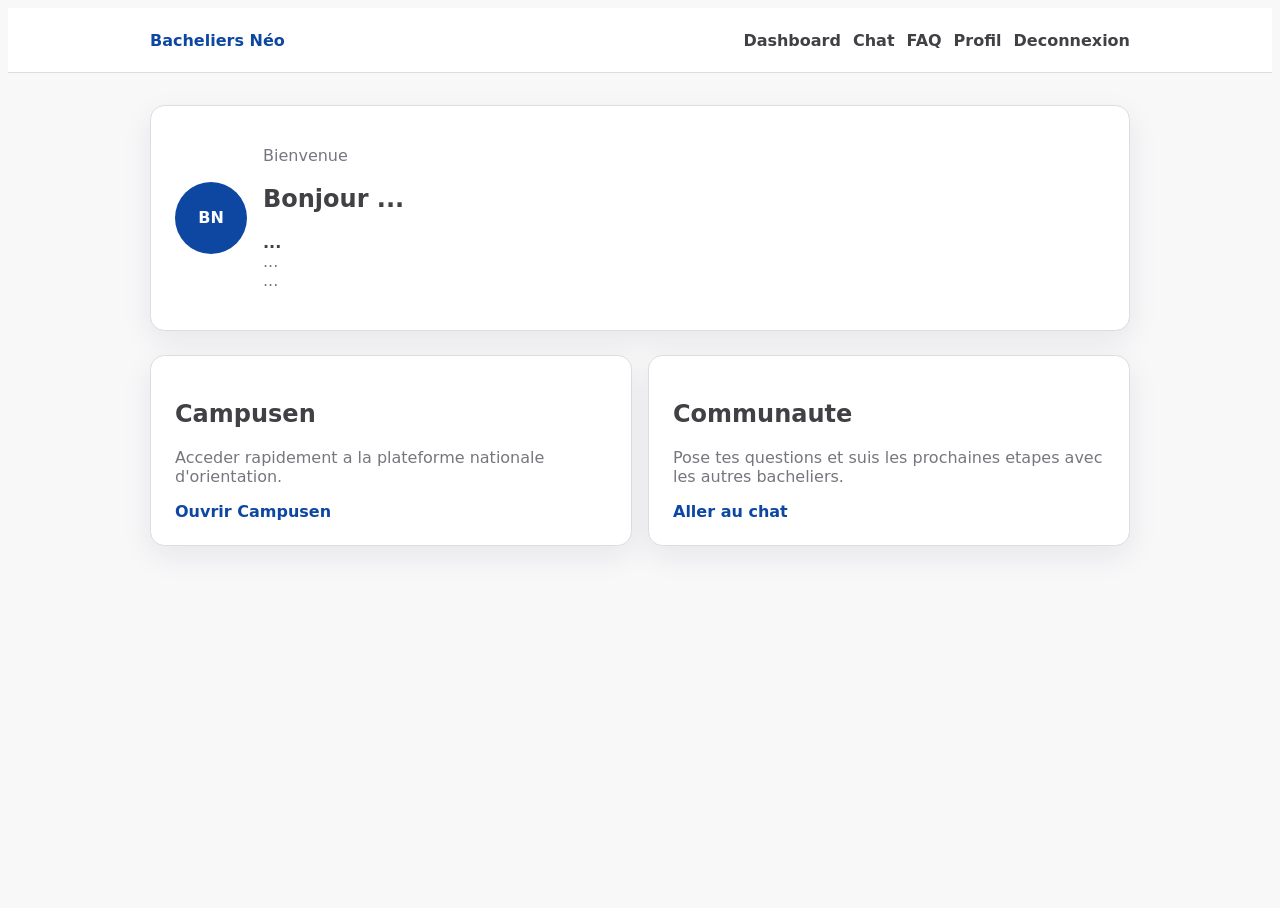
==== dashboard.html @ 9ce84cf7 "chore: initialisation bacheliers neo appli entreaide nouveau bacheliers)" ====
<!DOCTYPE html>
<html lang="fr">
  <head>
    <meta charset="UTF-8" />
    <meta name="viewport" content="width=device-width, initial-scale=1.0" />
    <title>Bacheliers Néo | Dashboard</title>
    <link href="https://cdn.jsdelivr.net/npm/bootstrap-icons@1.11.3/font/bootstrap-icons.min.css" rel="stylesheet" />
    <link rel="stylesheet" href="assets/css/variables.css" />
    <link rel="stylesheet" href="assets/css/style.css" />
    <link rel="stylesheet" href="assets/css/responsive.css" />
  </head>
  <body class="app-body">
    <div class="app-shell">
      <header class="site-header">
      <nav class="app-nav app-container">
        <a href="index.html" class="brand">Bacheliers Néo</a>
        <ul class="nav-links">
          <li><a href="dashboard.html">Dashboard</a></li>
          <li><a href="chat.html">Chat</a></li>
          <li><a href="faq.html">FAQ</a></li>
          <li><a href="profile.html">Profil</a></li>
          <li><button type="button" data-logout>Deconnexion</button></li>
        </ul>
      </nav>
    </header>

    <main class="app-main app-container">
      <section class="card dashboard-hero">
        <div>
          <img id="userPhoto" class="profile-photo" src="" alt="" hidden />
          <div id="userInitials" class="profile-initials" aria-hidden="true">BN</div>
        </div>
        <div>
          <p class="muted">Bienvenue</p>
          <h1>Bonjour <span id="welcomeName">...</span></h1>
          <p>
            <strong id="userName">...</strong><br />
            <span id="userEmail" class="muted">...</span><br />
            <span id="userRole" class="muted">...</span>
          </p>
        </div>
      </section>

      <section class="quick-actions">
        <article class="card">
          <h2>Campusen</h2>
          <p class="muted">Acceder rapidement a la plateforme nationale d'orientation.</p>
          <a class="action-link" href="https://orientation.campusen.sn" target="_blank" rel="noopener">Ouvrir Campusen</a>
        </article>
        <article class="card">
          <h2>Communaute</h2>
          <p class="muted">Pose tes questions et suis les prochaines etapes avec les autres bacheliers.</p>
          <a class="action-link" href="chat.html">Aller au chat</a>
        </article>
      </section>
    </main>
    </div>

    <script type="module" src="assets/js/pages/dashboard.js"></script>
  </body>
</html>
---- assets/css/variables.css ----
/* =========================================================
   Bacheliers Néo — Variables globales du projet
   assets/css/variables.css
   -> chargé EN PREMIER sur toutes les pages (avant style.css
      et responsive.css), car il ne contient que des tokens
      (couleurs, typo, radius, ombres) et aucune règle visuelle.
   ========================================================= */

:root {

  /* ---------------------------------------------------------
     1. PALETTE DE MARQUE
     Couleurs de base issues du kit UI (Primary / Secondary /
     Tertiary / Neutral). Chaque couleur de base correspond au
     palier 600 ; les autres paliers (50 à 900) sont dérivés
     par mélange (blanc pour les teintes claires, noir pour les
     teintes foncées) afin d'obtenir des variantes cohérentes
     pour les fonds, bordures, hover et textes.
     ⚠️ Si le kit Stitch exporte une rampe de teintes exacte,
     remplace simplement les valeurs ci-dessous par celles-ci.
     --------------------------------------------------------- */

  /* Primary — bleu (#0D47A1) */
  --color-primary-50:  #F3F6FA;
  --color-primary-100: #E7EDF6;
  --color-primary-200: #C2D1E8;
  --color-primary-300: #9EB5D9;
  --color-primary-400: #6E91C7;
  --color-primary-500: #3D6CB4;
  --color-primary-600: #0D47A1; /* couleur de base du kit */
  --color-primary-700: #0B3C89;
  --color-primary-800: #093271;
  --color-primary-900: #072759;

  /* Secondary — vert (#2E7D32) */
  --color-secondary-50:  #F5F8F5;
  --color-secondary-100: #EAF2EA;
  --color-secondary-200: #CBDECC;
  --color-secondary-300: #ABCBAD;
  --color-secondary-400: #82B184;
  --color-secondary-500: #58975B;
  --color-secondary-600: #2E7D32; /* couleur de base du kit */
  --color-secondary-700: #276A2A;
  --color-secondary-800: #205823;
  --color-secondary-900: #19451C;

  /* Tertiary — terracotta (#853100) */
  --color-tertiary-50:  #F9F5F2;
  --color-tertiary-100: #F3EAE6;
  --color-tertiary-200: #E0CCBF;
  --color-tertiary-300: #CEAD99;
  --color-tertiary-400: #B68366;
  --color-tertiary-500: #9D5A33;
  --color-tertiary-600: #853100; /* couleur de base du kit */
  --color-tertiary-700: #712A00;
  --color-tertiary-800: #5D2200;
  --color-tertiary-900: #491B00;

  /* Neutral — gris (#76777E) */
  --color-neutral-50:  #F8F8F9;
  --color-neutral-100: #F1F1F2;
  --color-neutral-200: #DDDDDF;
  --color-neutral-300: #C8C9CB;
  --color-neutral-400: #ADADB2;
  --color-neutral-500: #919298;
  --color-neutral-600: #76777E; /* couleur de base du kit */
  --color-neutral-700: #64656B;
  --color-neutral-800: #535358;
  --color-neutral-900: #414145;

  /* Couleurs d'état (utilisées pour les messages d'erreur/succès) */
  --color-danger: #C62828;
  --color-danger-bg: #FDECEA;
  --color-success: var(--color-secondary-700);
  --color-success-bg: var(--color-secondary-50);

  --color-white: #FFFFFF;
  --color-black: #000000;

  /* ---------------------------------------------------------
     2. TOKENS SÉMANTIQUES
     Ce sont ces variables-là que les fichiers de composants
     (style.css, chat.css, dashboard.css, etc.) doivent utiliser
     — jamais les --color-*-XXX directement — pour que toute
     l'app reste cohérente si la palette évolue un jour.
     --------------------------------------------------------- */

  /* Marque */
  --bn-blue:        var(--color-primary-600);
  --bn-blue-dark:   var(--color-primary-800);
  --bn-blue-light:  var(--color-primary-50);

  --bn-green:       var(--color-secondary-600);
  --bn-green-dark:  var(--color-secondary-800);
  --bn-green-light: var(--color-secondary-50);

  --bn-tertiary:       var(--color-tertiary-600);
  --bn-tertiary-dark:  var(--color-tertiary-800);
  --bn-tertiary-light: var(--color-tertiary-50);

  /* Fond / surfaces */
  --bn-bg:        var(--color-neutral-50);
  --bn-card-bg:   var(--color-white);
  --bn-input-bg:  var(--color-white);
  --bn-photo-bg:  var(--color-neutral-100);

  /* Texte */
  --bn-text:        var(--color-neutral-900);
  --bn-text-muted:  var(--color-neutral-600);
  --bn-text-subtle: var(--color-neutral-500);

  /* Bordures */
  --bn-border: var(--color-neutral-200);

  /* ---------------------------------------------------------
     3. TYPOGRAPHIE (police Inter, kit UI)
     --------------------------------------------------------- */

  --font-family-base: "Inter", "Segoe UI", system-ui, -apple-system, "Helvetica Neue", Arial, sans-serif;

  /* Échelle correspondant aux 3 rôles du kit : Headline / Body / Label */
  --font-size-headline: 1.75rem;   /* titres de page */
  --font-weight-headline: 700;

  --font-size-body: 1rem;          /* texte courant */
  --font-weight-body: 400;

  --font-size-label: 0.875rem;     /* labels de champs, boutons */
  --font-weight-label: 600;

  --font-size-caption: 0.78rem;    /* mentions légères, aide */
  --font-weight-caption: 500;

  --line-height-base: 1.45;

  /* ---------------------------------------------------------
     4. RADIUS / RAYONS DE BORDURE
     --------------------------------------------------------- */

  --radius-sm:   0.5rem;
  --radius-md:   0.9rem;   /* champs de formulaire */
  --radius-lg:   1.75rem;  /* cartes */
  --radius-pill: 50rem;    /* boutons arrondis */
  --radius-circle: 50%;

  /* rétro-compatibilité avec les noms utilisés dans style.css */
  --bn-radius-card:  var(--radius-lg);
  --bn-radius-input: var(--radius-md);

  /* ---------------------------------------------------------
     5. OMBRES
     --------------------------------------------------------- */

  --shadow-card: 0 10px 30px rgba(20, 30, 70, 0.08);
  --shadow-focus-primary: 0 0 0 0.2rem rgba(13, 71, 161, 0.12);

  /* ---------------------------------------------------------
     6. TRANSITIONS
     --------------------------------------------------------- */

  --transition-fast: 0.15s ease;
  --transition-tap: 0.05s ease;

  /* ---------------------------------------------------------
     7. ESPACEMENTS (échelle commune, optionnelle)
     --------------------------------------------------------- */

  --space-1: 0.25rem;
  --space-2: 0.5rem;
  --space-3: 0.75rem;
  --space-4: 1rem;
  --space-5: 1.5rem;
  --space-6: 2rem;
}
---- assets/css/style.css ----
/* =========================================================
   Bacheliers Néo — Styles pages d'authentification
   (register.html / login.html)
   assets/css/style.css

   Ordre de chargement attendu dans le <head> :
     1. variables.css   (tokens : couleurs, typo, radius...)
     2. style.css        (ce fichier — composants, mise en page)
     3. responsive.css   (surcharges par breakpoint)

   Ce fichier ne définit AUCUNE couleur/valeur en dur : tout
   passe par les variables de assets/css/variables.css.
   ========================================================= */

* {
  -webkit-tap-highlight-color: transparent;
}

html, body {
  height: 100%;
}

body {
  background-color: var(--bn-bg);
  color: var(--bn-text);
  font-family: var(--font-family-base);
  font-size: var(--font-size-body);
  font-weight: var(--font-weight-body);
  min-height: 100vh;
  display: flex;
  align-items: center;
  justify-content: center;
  padding: var(--space-5) var(--space-4);
}

/* -------------------- Carte principale -------------------- */

.auth-card {
  width: 100%;
  max-width: 400px;
  background: var(--bn-card-bg);
  border-radius: var(--bn-radius-card);
  box-shadow: var(--shadow-card);
  padding: 2.25rem 1.75rem 2rem;
}

/* -------------------- En-tête / branding -------------------- */

.auth-icon {
  width: 72px;
  height: 72px;
  border-radius: var(--radius-circle);
  background-color: var(--bn-blue);
  color: var(--color-white);
  display: flex;
  align-items: center;
  justify-content: center;
  font-size: 1.9rem;
  margin: 0 auto 1rem;
}

.auth-brand {
  color: var(--bn-blue);
  font-weight: var(--font-weight-headline);
  font-size: var(--font-size-headline);
  text-align: center;
  margin-bottom: 0.4rem;
}

.auth-subtitle {
  color: var(--bn-text-muted);
  text-align: center;
  font-size: var(--font-size-body);
  line-height: var(--line-height-base);
  margin-bottom: var(--space-5);
}

/* -------------------- Upload photo (register) -------------------- */

.photo-upload {
  width: 96px;
  height: 96px;
  margin: 0 auto var(--space-5);
  display: flex;
  flex-direction: column;
  align-items: center;
  justify-content: center;
  gap: var(--space-1);
}

.photo-upload-circle {
  width: 96px;
  height: 96px;
  border-radius: var(--radius-circle);
  background-color: var(--bn-photo-bg);
  border: none;
  display: flex;
  align-items: center;
  justify-content: center;
  color: var(--bn-text-muted);
  font-size: 1.5rem;
  cursor: pointer;
  overflow: hidden;
  padding: 0;
  transition: background-color var(--transition-fast);
  position: relative;
}

.photo-upload-circle:hover,
.photo-upload-circle:focus-visible {
  background-color: var(--color-neutral-200);
}

.photo-upload-circle img {
  width: 100%;
  height: 100%;
  object-fit: cover;
  border-radius: var(--radius-circle);
}

.photo-upload-label {
  font-size: var(--font-size-caption);
  color: var(--bn-text-muted);
  font-weight: var(--font-weight-caption);
}

.photo-upload input[type="file"] {
  display: none;
}

/* -------------------- Champs de formulaire -------------------- */

.form-label {
  font-weight: var(--font-weight-label);
  font-size: var(--font-size-label);
  color: var(--bn-text);
  margin-bottom: 0.4rem;
}

.form-control {
  border: 1px solid var(--bn-border);
  border-radius: var(--bn-radius-input);
  background-color: var(--bn-input-bg);
  padding: 0.75rem 1rem;
  font-size: 0.95rem;
  color: var(--bn-text);
}

.form-control::placeholder {
  color: var(--color-neutral-400);
}

.form-control:focus {
  border-color: var(--bn-blue);
  box-shadow: var(--shadow-focus-primary);
}

.password-field {
  position: relative;
}

.password-field .form-control {
  padding-right: 2.75rem;
}

.password-toggle {
  position: absolute;
  top: 0;
  right: 0;
  height: 100%;
  width: 2.75rem;
  border: none;
  background: transparent;
  color: var(--bn-text-muted);
  display: flex;
  align-items: center;
  justify-content: center;
  font-size: 1.05rem;
  padding: 0;
}

.password-toggle:focus-visible {
  outline: 2px solid var(--bn-blue);
  outline-offset: 2px;
  border-radius: var(--radius-sm);
}

.field-forgot {
  display: flex;
  justify-content: flex-end;
  margin-top: 0.4rem;
}

.field-forgot a {
  font-size: 0.82rem;
  color: var(--bn-blue);
  text-decoration: none;
  font-weight: var(--font-weight-label);
}

.field-forgot a:hover {
  text-decoration: underline;
}

/* -------------------- Bouton principal -------------------- */

.btn-auth {
  width: 100%;
  border: none;
  border-radius: var(--radius-pill);
  padding: 0.85rem 1rem;
  font-weight: 700;
  font-size: 1rem;
  color: var(--color-white);
  background-color: var(--bn-green);
  transition: background-color var(--transition-fast), transform var(--transition-tap);
}

.btn-auth:hover {
  background-color: var(--bn-green-dark);
  color: var(--color-white);
}

.btn-auth:active {
  transform: scale(0.99);
}

.btn-auth:disabled {
  opacity: 0.65;
}

/* -------------------- Bas de carte -------------------- */

.auth-switch {
  text-align: center;
  font-size: 0.92rem;
  color: var(--bn-text);
  margin-top: 1.35rem;
}

.auth-switch a {
  color: var(--bn-blue);
  font-weight: 700;
  text-decoration: none;
}

.auth-switch a:hover {
  text-decoration: underline;
}

.auth-terms {
  text-align: center;
  font-size: var(--font-size-caption);
  color: var(--color-neutral-500);
  margin-top: var(--space-4);
  line-height: 1.5;
}

.auth-terms a {
  color: var(--color-neutral-500);
  text-decoration: underline;
}

/* -------------------- Messages d'erreur / feedback -------------------- */

.auth-alert {
  display: none;
  font-size: 0.85rem;
  border-radius: var(--radius-md);
  padding: 0.65rem 0.9rem;
  margin-bottom: var(--space-4);
}

.auth-alert.is-visible {
  display: block;
}

/* -------------------- Pages connectees -------------------- */

body.app-body {
  display: block;
  padding: 0;
}

.app-shell {
  min-height: 100vh;
}

.site-header {
  background: var(--bn-card-bg);
  border-bottom: 1px solid var(--bn-border);
}

.app-container {
  width: min(100% - 2rem, 980px);
  margin: 0 auto;
}

.app-nav {
  min-height: 64px;
  display: flex;
  align-items: center;
  justify-content: space-between;
  gap: var(--space-4);
}

.brand {
  color: var(--bn-blue);
  font-weight: 800;
  text-decoration: none;
}

.nav-links {
  display: flex;
  align-items: center;
  gap: var(--space-3);
  list-style: none;
  margin: 0;
  padding: 0;
}

.nav-links a,
.nav-links button {
  color: var(--bn-text);
  font: inherit;
  font-weight: 600;
  text-decoration: none;
}

.nav-links button {
  border: 0;
  background: transparent;
  padding: 0;
}

.app-main {
  padding: var(--space-6) 0;
}

.card {
  background: var(--bn-card-bg);
  border: 1px solid var(--bn-border);
  border-radius: var(--radius-md);
  box-shadow: var(--shadow-card);
  padding: var(--space-5);
}

.dashboard-hero {
  display: grid;
  grid-template-columns: auto 1fr;
  align-items: center;
  gap: var(--space-4);
  margin-bottom: var(--space-5);
}

.profile-photo,
.profile-initials {
  width: 72px;
  height: 72px;
  border-radius: var(--radius-circle);
}

.profile-photo {
  object-fit: cover;
}

.profile-initials {
  display: flex;
  align-items: center;
  justify-content: center;
  background: var(--bn-blue);
  color: var(--color-white);
  font-weight: 800;
}

.muted {
  color: var(--bn-text-muted);
}

.quick-actions {
  display: grid;
  gap: var(--space-4);
  grid-template-columns: repeat(auto-fit, minmax(180px, 1fr));
}

.action-link {
  display: block;
  color: var(--bn-blue);
  font-weight: 700;
  text-decoration: none;
}
---- assets/css/responsive.css ----
/* =========================================================
   Bacheliers Néo — Surcharges responsives du projet
   assets/css/responsive.css
   -> chargé EN DERNIER (après variables.css et style.css)
      afin que ses règles priment dans la cascade.

   Approche mobile-first : le style de base (mobile) est défini
   dans style.css / les CSS de page. Ce fichier ne contient que
   les AJUSTEMENTS par palier d'écran, regroupés par breakpoint
   pour rester lisibles à mesure que le projet grandit.

   Paliers alignés sur les breakpoints Bootstrap 5 déjà utilisés
   dans le projet :
     xs  < 576px   (téléphones étroits)
     sm  ≥ 576px
     md  ≥ 768px   (tablettes)
     lg  ≥ 992px
     xl  ≥ 1200px
   ========================================================= */


/* =========================================================
   Pages Authentification (register.html / login.html)
   ========================================================= */

/* --- Très petits téléphones (< 360px) --- */
@media (max-width: 360px) {
  .auth-card {
    padding: 1.75rem 1.25rem 1.5rem;
  }
}

/* --- Tablettes et plus (≥ 768px) --- */
@media (min-width: 768px) {
  .auth-card {
    max-width: 420px;
  }
}


/* =========================================================
   Dashboard (dashboard.html)
   -> à compléter au fur et à mesure de l'intégration
   ========================================================= */

/* @media (min-width: 768px) { } */
/* @media (min-width: 992px) { } */


/* =========================================================
   Chat (chat.html)
   -> à compléter au fur et à mesure de l'intégration
   ========================================================= */

/* @media (min-width: 768px) { } */


/* =========================================================
   FAQ (faq.html)
   -> à compléter au fur et à mesure de l'intégration
   ========================================================= */

/* @media (min-width: 768px) { } */


/* =========================================================
   Profil (profile.html)
   -> à compléter au fur et à mesure de l'intégration
   ========================================================= */

/* @media (min-width: 768px) { } */

@media (max-width: 720px) {
  .app-nav {
    align-items: flex-start;
    flex-direction: column;
    padding: var(--space-4) 0;
  }

  .nav-links {
    flex-wrap: wrap;
  }
}
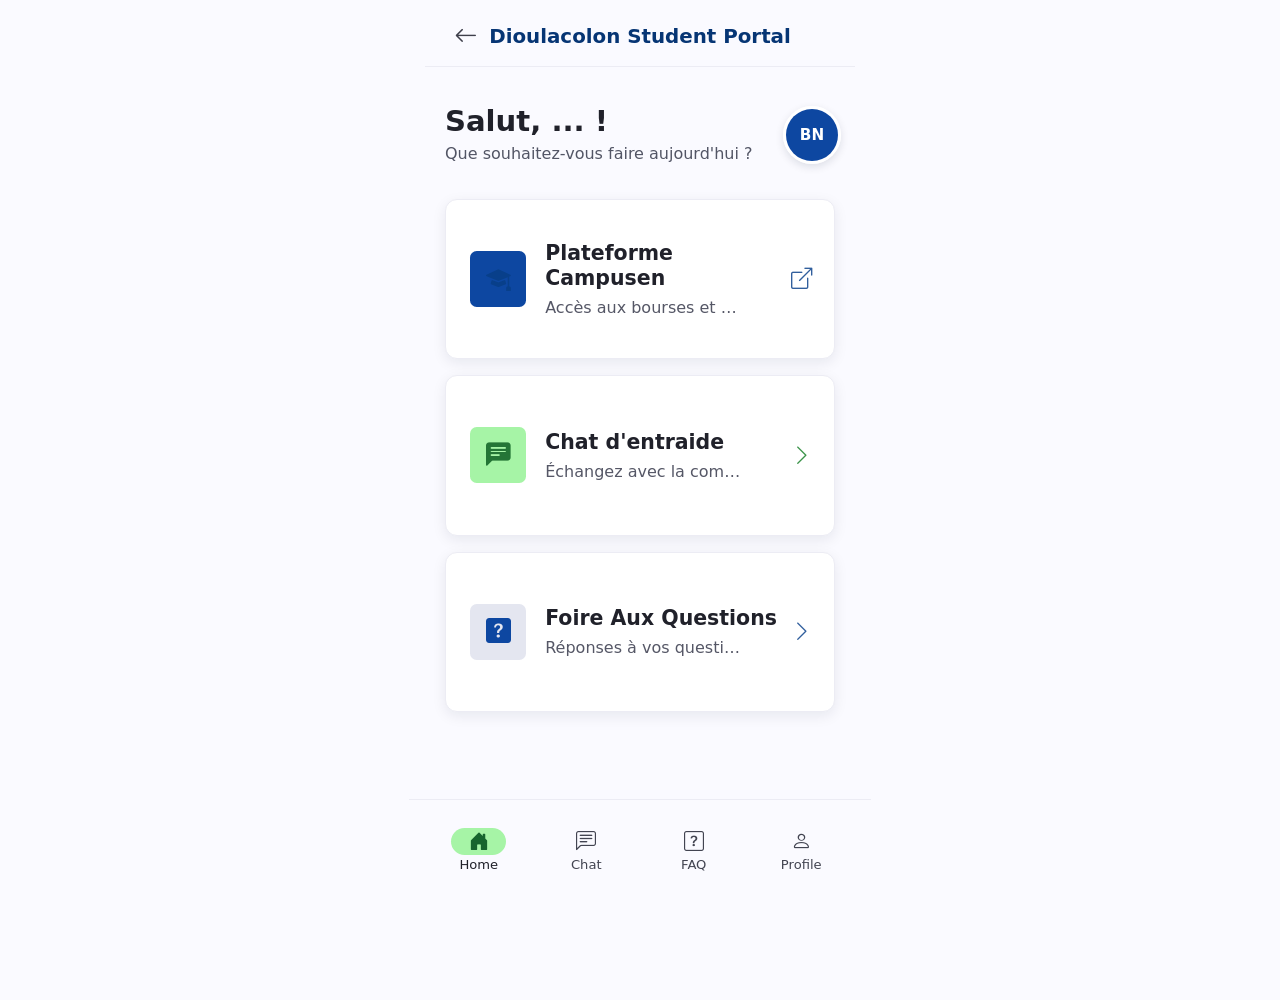
==== commit ec88abf7: "chore: Fin sprint2 V.0.0.1)" ====
--- a/dashboard.html
+++ b/dashboard.html
@@ -2,60 +2,92 @@
 <html lang="fr">
   <head>
     <meta charset="UTF-8" />
-    <meta name="viewport" content="width=device-width, initial-scale=1.0" />
-    <title>Bacheliers Néo | Dashboard</title>
+    <meta name="viewport" content="width=device-width, initial-scale=1, viewport-fit=cover" />
+    <meta name="theme-color" content="#FAFAFF" />
+    <title>Accueil | Bacheliers Néo</title>
     <link href="https://cdn.jsdelivr.net/npm/bootstrap-icons@1.11.3/font/bootstrap-icons.min.css" rel="stylesheet" />
     <link rel="stylesheet" href="assets/css/variables.css" />
     <link rel="stylesheet" href="assets/css/style.css" />
     <link rel="stylesheet" href="assets/css/responsive.css" />
   </head>
-  <body class="app-body">
-    <div class="app-shell">
-      <header class="site-header">
-      <nav class="app-nav app-container">
-        <a href="index.html" class="brand">Bacheliers Néo</a>
-        <ul class="nav-links">
-          <li><a href="dashboard.html">Dashboard</a></li>
-          <li><a href="chat.html">Chat</a></li>
-          <li><a href="faq.html">FAQ</a></li>
-          <li><a href="profile.html">Profil</a></li>
-          <li><button type="button" data-logout>Deconnexion</button></li>
-        </ul>
+  <body class="app-body home-body">
+    <div class="home-shell">
+      <header class="home-header">
+        <button class="home-icon-button" type="button" data-back aria-label="Retour">
+          <i class="bi bi-arrow-left" aria-hidden="true"></i>
+        </button>
+        <h1 class="home-title">Dioulacolon Student Portal</h1>
+      </header>
+
+      <main class="home-main">
+        <section class="home-greeting" aria-labelledby="homeGreeting">
+          <div class="home-greeting-copy">
+            <h2 id="homeGreeting">Salut, <span id="welcomeName">...</span> !</h2>
+            <p>Que souhaitez-vous faire aujourd'hui ?</p>
+          </div>
+          <div class="home-avatar">
+            <img id="userPhoto" src="" alt="" hidden />
+            <span id="userInitials" aria-hidden="true">BN</span>
+          </div>
+        </section>
+
+        <section class="home-actions" aria-label="Actions principales">
+          <a class="home-action-card" href="https://orientation.campusen.sn" target="_blank" rel="noopener">
+            <span class="home-action-icon home-action-icon-primary">
+              <i class="bi bi-mortarboard-fill" aria-hidden="true"></i>
+            </span>
+            <span class="home-action-copy">
+              <span class="home-action-title">Plateforme<br />Campusen</span>
+              <span class="home-action-text">Accès aux bourses et orientations</span>
+            </span>
+            <i class="bi bi-box-arrow-up-right home-action-arrow home-action-arrow-primary" aria-hidden="true"></i>
+          </a>
+
+          <a class="home-action-card" href="chat.html">
+            <span class="home-action-icon home-action-icon-success">
+              <i class="bi bi-chat-left-text-fill" aria-hidden="true"></i>
+            </span>
+            <span class="home-action-copy">
+              <span class="home-action-title">Chat d'entraide</span>
+              <span class="home-action-text">Échangez avec la communauté</span>
+            </span>
+            <i class="bi bi-chevron-right home-action-arrow home-action-arrow-success" aria-hidden="true"></i>
+          </a>
+
+          <a class="home-action-card" href="faq.html">
+            <span class="home-action-icon home-action-icon-muted">
+              <i class="bi bi-question-square-fill" aria-hidden="true"></i>
+            </span>
+            <span class="home-action-copy">
+              <span class="home-action-title">Foire Aux Questions</span>
+              <span class="home-action-text">Réponses à vos questions Campusen</span>
+            </span>
+            <i class="bi bi-chevron-right home-action-arrow home-action-arrow-primary" aria-hidden="true"></i>
+          </a>
+        </section>
+      </main>
+
+      <nav class="home-bottom-nav" aria-label="Navigation principale">
+        <a class="home-bottom-link is-active" href="dashboard.html" aria-current="page">
+          <span class="home-bottom-icon"><i class="bi bi-house-door-fill" aria-hidden="true"></i></span>
+          <span>Home</span>
+        </a>
+        <a class="home-bottom-link" href="chat.html">
+          <span class="home-bottom-icon"><i class="bi bi-chat-left-text" aria-hidden="true"></i></span>
+          <span>Chat</span>
+        </a>
+        <a class="home-bottom-link" href="faq.html">
+          <span class="home-bottom-icon"><i class="bi bi-question-square" aria-hidden="true"></i></span>
+          <span>FAQ</span>
+        </a>
+        <a class="home-bottom-link" href="profile.html">
+          <span class="home-bottom-icon"><i class="bi bi-person" aria-hidden="true"></i></span>
+          <span>Profile</span>
+        </a>
       </nav>
-    </header>
-
-    <main class="app-main app-container">
-      <section class="card dashboard-hero">
-        <div>
-          <img id="userPhoto" class="profile-photo" src="" alt="" hidden />
-          <div id="userInitials" class="profile-initials" aria-hidden="true">BN</div>
-        </div>
-        <div>
-          <p class="muted">Bienvenue</p>
-          <h1>Bonjour <span id="welcomeName">...</span></h1>
-          <p>
-            <strong id="userName">...</strong><br />
-            <span id="userEmail" class="muted">...</span><br />
-            <span id="userRole" class="muted">...</span>
-          </p>
-        </div>
-      </section>
-
-      <section class="quick-actions">
-        <article class="card">
-          <h2>Campusen</h2>
-          <p class="muted">Acceder rapidement a la plateforme nationale d'orientation.</p>
-          <a class="action-link" href="https://orientation.campusen.sn" target="_blank" rel="noopener">Ouvrir Campusen</a>
-        </article>
-        <article class="card">
-          <h2>Communaute</h2>
-          <p class="muted">Pose tes questions et suis les prochaines etapes avec les autres bacheliers.</p>
-          <a class="action-link" href="chat.html">Aller au chat</a>
-        </article>
-      </section>
-    </main>
     </div>
 
+    <script type="module" src="assets/js/pages/dashboard-ui.js"></script>
     <script type="module" src="assets/js/pages/dashboard.js"></script>
   </body>
 </html>
--- a/assets/css/variables.css
+++ b/assets/css/variables.css
@@ -80,7 +80,7 @@
   /* ---------------------------------------------------------
      2. TOKENS SÉMANTIQUES
      Ce sont ces variables-là que les fichiers de composants
-     (style.css, chat.css, dashboard.css, etc.) doivent utiliser
+     (style.css, responsive.css, etc.) doivent utiliser
      — jamais les --color-*-XXX directement — pour que toute
      l'app reste cohérente si la palette évolue un jour.
      --------------------------------------------------------- */
@@ -171,4 +171,4 @@
   --space-4: 1rem;
   --space-5: 1.5rem;
   --space-6: 2rem;
-}+}
--- a/assets/css/style.css
+++ b/assets/css/style.css
@@ -389,3 +389,244 @@
   font-weight: 700;
   text-decoration: none;
 }
+
+/* =========================================================
+   Accueil / Dashboard (dashboard.html)
+   ========================================================= */
+
+.home-body {
+  background: #FAFAFF;
+  color: #20212A;
+}
+
+.home-shell {
+  width: min(100%, 430px);
+  min-height: 100vh;
+  margin: 0 auto;
+  background: #FAFAFF;
+  position: relative;
+  padding-bottom: calc(5.75rem + env(safe-area-inset-bottom));
+}
+
+.home-header {
+  height: 58px;
+  display: grid;
+  grid-template-columns: 44px 1fr 44px;
+  align-items: center;
+  border-bottom: 1px solid #ECECF4;
+  background: #FAFAFF;
+  padding: 0 1.25rem;
+}
+
+.home-icon-button {
+  width: 40px;
+  height: 40px;
+  border: 0;
+  background: transparent;
+  color: #3E3F4B;
+  display: inline-flex;
+  align-items: center;
+  justify-content: center;
+  font-size: 1.45rem;
+  padding: 0;
+}
+
+.home-title {
+  color: #063574;
+  font-size: 1.24rem;
+  font-weight: 800;
+  line-height: 1;
+  margin: 0;
+  text-align: center;
+}
+
+.home-main {
+  padding: 2.35rem 1.25rem 1.25rem;
+}
+
+.home-greeting {
+  display: grid;
+  grid-template-columns: minmax(0, 1fr) 3.25rem;
+  align-items: center;
+  gap: 1rem;
+  margin-bottom: 2.1rem;
+}
+
+.home-greeting h2 {
+  color: #20212A;
+  font-size: 1.82rem;
+  font-weight: 800;
+  line-height: 1.12;
+  margin: 0 0 0.45rem;
+}
+
+.home-greeting p {
+  color: #525565;
+  font-size: 1rem;
+  line-height: 1.3;
+  margin: 0;
+}
+
+.home-avatar {
+  width: 3.25rem;
+  height: 3.25rem;
+  border: 3px solid #FFFFFF;
+  border-radius: 50%;
+  box-shadow: 0 3px 9px rgba(8, 21, 47, 0.12);
+  overflow: hidden;
+}
+
+.home-avatar img,
+.home-avatar span {
+  width: 100%;
+  height: 100%;
+}
+
+.home-avatar img {
+  object-fit: cover;
+}
+
+.home-avatar span {
+  display: flex;
+  align-items: center;
+  justify-content: center;
+  background: #0D47A1;
+  color: #FFFFFF;
+  font-weight: 800;
+  font-size: 0.95rem;
+}
+
+.home-actions {
+  display: grid;
+  gap: 1rem;
+}
+
+.home-action-card {
+  min-height: 7.4rem;
+  display: grid;
+  grid-template-columns: 4.5rem minmax(0, 1fr) 2rem;
+  align-items: center;
+  gap: 0.2rem;
+  background: #FFFFFF;
+  border: 1px solid #ECECF4;
+  border-radius: 0.75rem;
+  box-shadow: 0 4px 14px rgba(16, 24, 48, 0.08);
+  color: inherit;
+  padding: 1.25rem 1rem 1.25rem 1.5rem;
+  text-decoration: none;
+}
+
+.home-action-icon {
+  width: 3.5rem;
+  height: 3.5rem;
+  border-radius: 0.42rem;
+  display: flex;
+  align-items: center;
+  justify-content: center;
+  font-size: 1.55rem;
+}
+
+.home-action-icon-primary {
+  background: #0D47A1;
+  color: #072F6E;
+}
+
+.home-action-icon-primary i {
+  color: #073778;
+  filter: brightness(1.15);
+}
+
+.home-action-icon-success {
+  background: #A6F4A6;
+  color: #247536;
+}
+
+.home-action-icon-muted {
+  background: #E4E6F0;
+  color: #0D47A1;
+}
+
+.home-action-copy {
+  min-width: 0;
+  display: grid;
+  gap: 0.45rem;
+}
+
+.home-action-title {
+  color: #20212A;
+  font-size: 1.28rem;
+  font-weight: 800;
+  line-height: 1.23;
+}
+
+.home-action-text {
+  max-width: 12.25rem;
+  color: #555766;
+  display: block;
+  font-size: 1rem;
+  line-height: 1.2;
+  overflow: hidden;
+  text-overflow: ellipsis;
+  white-space: nowrap;
+}
+
+.home-action-arrow {
+  justify-self: center;
+  font-size: 1.35rem;
+}
+
+.home-action-arrow-primary {
+  color: #315F9D;
+}
+
+.home-action-arrow-success {
+  color: #3C944A;
+}
+
+.home-bottom-nav {
+  width: min(100%, 430px);
+  min-height: 5.15rem;
+  display: grid;
+  grid-template-columns: repeat(4, 1fr);
+  align-items: center;
+  position: fixed;
+  right: 0;
+  bottom: 0;
+  left: 0;
+  margin: 0 auto;
+  padding: 0.55rem 1rem calc(0.55rem + env(safe-area-inset-bottom));
+  background: #FAFAFF;
+  border-top: 1px solid #ECECF4;
+  z-index: 20;
+}
+
+.home-bottom-link {
+  min-width: 0;
+  display: grid;
+  justify-items: center;
+  gap: 0.22rem;
+  color: #424451;
+  font-size: 0.82rem;
+  line-height: 1;
+  text-decoration: none;
+}
+
+.home-bottom-icon {
+  min-width: 3.45rem;
+  min-height: 1.65rem;
+  display: flex;
+  align-items: center;
+  justify-content: center;
+  border-radius: 999px;
+  color: #424451;
+  font-size: 1.25rem;
+}
+
+.home-bottom-link.is-active .home-bottom-icon {
+  background: #A6F4A6;
+  color: #17652E;
+}
+
+.home-bottom-link.is-active {
+  color: #20212A;
+}
--- a/assets/css/responsive.css
+++ b/assets/css/responsive.css
@@ -1,74 +1,33 @@
 /* =========================================================
-   Bacheliers Néo — Surcharges responsives du projet
-   assets/css/responsive.css
-   -> chargé EN DERNIER (après variables.css et style.css)
-      afin que ses règles priment dans la cascade.
-
-   Approche mobile-first : le style de base (mobile) est défini
-   dans style.css / les CSS de page. Ce fichier ne contient que
-   les AJUSTEMENTS par palier d'écran, regroupés par breakpoint
-   pour rester lisibles à mesure que le projet grandit.
-
-   Paliers alignés sur les breakpoints Bootstrap 5 déjà utilisés
-   dans le projet :
-     xs  < 576px   (téléphones étroits)
-     sm  ≥ 576px
-     md  ≥ 768px   (tablettes)
-     lg  ≥ 992px
-     xl  ≥ 1200px
+   Bacheliers Neo — Surcharges responsives du projet
    ========================================================= */
 
-
-/* =========================================================
-   Pages Authentification (register.html / login.html)
-   ========================================================= */
-
-/* --- Très petits téléphones (< 360px) --- */
 @media (max-width: 360px) {
   .auth-card {
     padding: 1.75rem 1.25rem 1.5rem;
   }
-}
 
-/* --- Tablettes et plus (≥ 768px) --- */
-@media (min-width: 768px) {
-  .auth-card {
-    max-width: 420px;
+  .home-header {
+    padding: 0 0.8rem;
+  }
+
+  .home-title {
+    font-size: 1.05rem;
+  }
+
+  .home-main {
+    padding-inline: 1rem;
+  }
+
+  .home-action-card {
+    grid-template-columns: 3.8rem minmax(0, 1fr) 1.5rem;
+    padding-left: 1rem;
+  }
+
+  .home-action-title {
+    font-size: 1.12rem;
   }
 }
-
-
-/* =========================================================
-   Dashboard (dashboard.html)
-   -> à compléter au fur et à mesure de l'intégration
-   ========================================================= */
-
-/* @media (min-width: 768px) { } */
-/* @media (min-width: 992px) { } */
-
-
-/* =========================================================
-   Chat (chat.html)
-   -> à compléter au fur et à mesure de l'intégration
-   ========================================================= */
-
-/* @media (min-width: 768px) { } */
-
-
-/* =========================================================
-   FAQ (faq.html)
-   -> à compléter au fur et à mesure de l'intégration
-   ========================================================= */
-
-/* @media (min-width: 768px) { } */
-
-
-/* =========================================================
-   Profil (profile.html)
-   -> à compléter au fur et à mesure de l'intégration
-   ========================================================= */
-
-/* @media (min-width: 768px) { } */
 
 @media (max-width: 720px) {
   .app-nav {
@@ -81,3 +40,9 @@
     flex-wrap: wrap;
   }
 }
+
+@media (min-width: 768px) {
+  .auth-card {
+    max-width: 420px;
+  }
+}
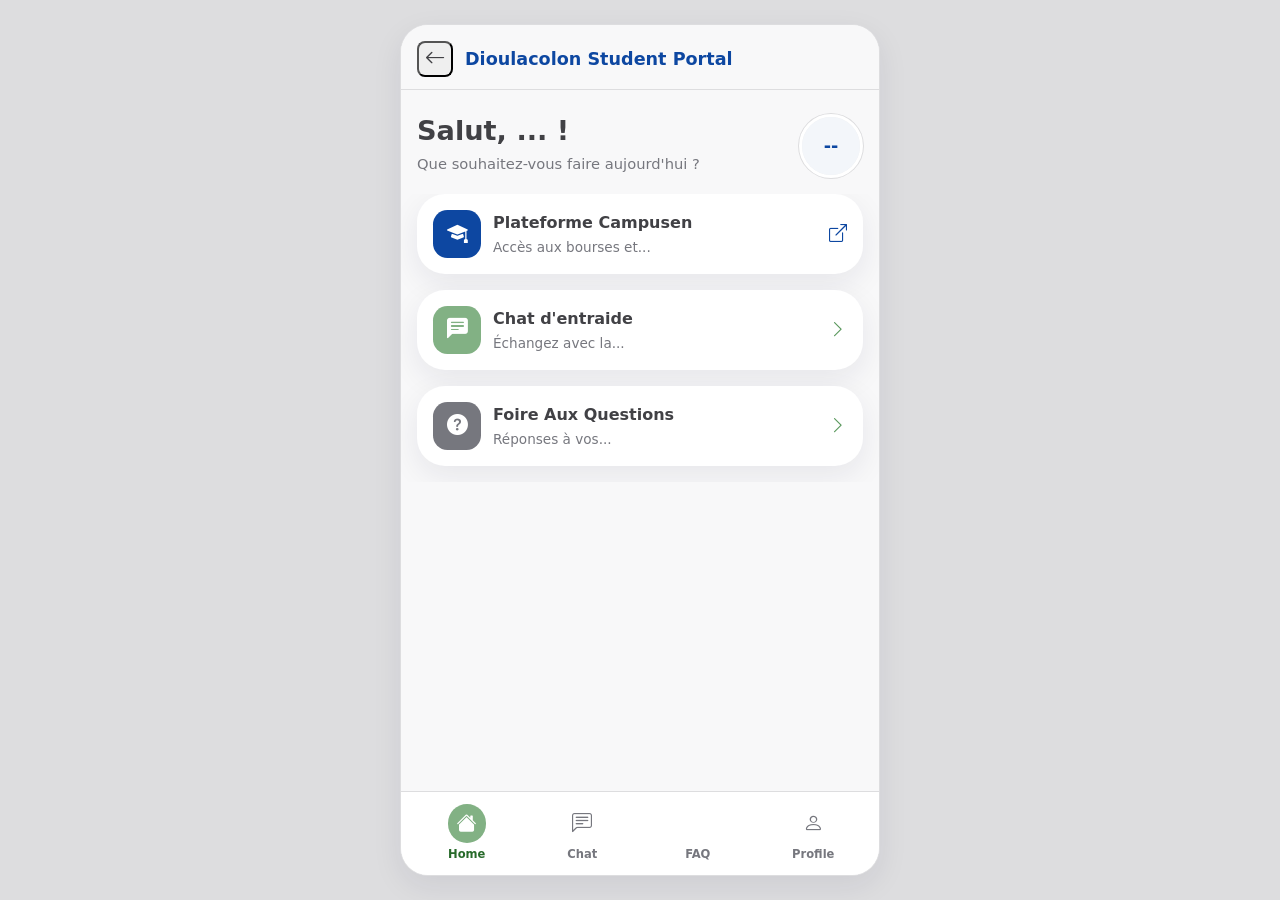
==== commit 582d5d58: "chore: Fin sprint3.1 validé : Envoie message)" ====
--- a/dashboard.html
+++ b/dashboard.html
@@ -1,93 +1,121 @@
 <!DOCTYPE html>
 <html lang="fr">
-  <head>
-    <meta charset="UTF-8" />
-    <meta name="viewport" content="width=device-width, initial-scale=1, viewport-fit=cover" />
-    <meta name="theme-color" content="#FAFAFF" />
-    <title>Accueil | Bacheliers Néo</title>
-    <link href="https://cdn.jsdelivr.net/npm/bootstrap-icons@1.11.3/font/bootstrap-icons.min.css" rel="stylesheet" />
-    <link rel="stylesheet" href="assets/css/variables.css" />
-    <link rel="stylesheet" href="assets/css/style.css" />
-    <link rel="stylesheet" href="assets/css/responsive.css" />
-  </head>
-  <body class="app-body home-body">
-    <div class="home-shell">
-      <header class="home-header">
-        <button class="home-icon-button" type="button" data-back aria-label="Retour">
-          <i class="bi bi-arrow-left" aria-hidden="true"></i>
-        </button>
-        <h1 class="home-title">Dioulacolon Student Portal</h1>
-      </header>
+<head>
+  <meta charset="UTF-8">
+  <meta name="viewport" content="width=device-width, initial-scale=1, viewport-fit=cover">
+  <meta name="theme-color" content="#0D47A1">
+  <title>Accueil — Dioulacolon Student Portal</title>
 
-      <main class="home-main">
-        <section class="home-greeting" aria-labelledby="homeGreeting">
-          <div class="home-greeting-copy">
-            <h2 id="homeGreeting">Salut, <span id="welcomeName">...</span> !</h2>
-            <p>Que souhaitez-vous faire aujourd'hui ?</p>
-          </div>
-          <div class="home-avatar">
-            <img id="userPhoto" src="" alt="" hidden />
-            <span id="userInitials" aria-hidden="true">BN</span>
-          </div>
-        </section>
+  <!-- Bootstrap 5 (CSS uniquement) -->
+  <link href="https://cdn.jsdelivr.net/npm/bootstrap@5.3.3/dist/css/bootstrap.min.css" rel="stylesheet">
+  <!-- Bootstrap Icons -->
+  <link rel="stylesheet" href="https://cdn.jsdelivr.net/npm/bootstrap-icons@1.11.3/font/bootstrap-icons.min.css">
 
-        <section class="home-actions" aria-label="Actions principales">
-          <a class="home-action-card" href="https://orientation.campusen.sn" target="_blank" rel="noopener">
-            <span class="home-action-icon home-action-icon-primary">
-              <i class="bi bi-mortarboard-fill" aria-hidden="true"></i>
-            </span>
-            <span class="home-action-copy">
-              <span class="home-action-title">Plateforme<br />Campusen</span>
-              <span class="home-action-text">Accès aux bourses et orientations</span>
-            </span>
-            <i class="bi bi-box-arrow-up-right home-action-arrow home-action-arrow-primary" aria-hidden="true"></i>
-          </a>
+  <!-- Styles custom (ordre important : variables -> style -> responsive) -->
+  <link rel="stylesheet" href="assets/css/variables.css">
+  <link rel="stylesheet" href="assets/css/style.css">
+  <link rel="stylesheet" href="assets/css/responsive.css">
+</head>
+<body class="page-app">
 
-          <a class="home-action-card" href="chat.html">
-            <span class="home-action-icon home-action-icon-success">
-              <i class="bi bi-chat-left-text-fill" aria-hidden="true"></i>
-            </span>
-            <span class="home-action-copy">
-              <span class="home-action-title">Chat d'entraide</span>
-              <span class="home-action-text">Échangez avec la communauté</span>
-            </span>
-            <i class="bi bi-chevron-right home-action-arrow home-action-arrow-success" aria-hidden="true"></i>
-          </a>
+  <div class="app-shell">
 
-          <a class="home-action-card" href="faq.html">
-            <span class="home-action-icon home-action-icon-muted">
-              <i class="bi bi-question-square-fill" aria-hidden="true"></i>
-            </span>
-            <span class="home-action-copy">
-              <span class="home-action-title">Foire Aux Questions</span>
-              <span class="home-action-text">Réponses à vos questions Campusen</span>
-            </span>
-            <i class="bi bi-chevron-right home-action-arrow home-action-arrow-primary" aria-hidden="true"></i>
-          </a>
-        </section>
-      </main>
+    <!-- En-tête -->
+    <header class="app-header">
+      <button type="button" class="chat-back" data-back aria-label="Retour">
+        <i class="bi bi-arrow-left" aria-hidden="true"></i>
+      </button>
+      <h1 class="app-header-title">Dioulacolon Student Portal</h1>
+    </header>
 
-      <nav class="home-bottom-nav" aria-label="Navigation principale">
-        <a class="home-bottom-link is-active" href="dashboard.html" aria-current="page">
-          <span class="home-bottom-icon"><i class="bi bi-house-door-fill" aria-hidden="true"></i></span>
-          <span>Home</span>
+    <!-- Contenu -->
+    <div class="dashboard-body">
+
+      <!-- Bloc de bienvenue -->
+      <section class="dashboard-welcome">
+        <div class="dashboard-welcome-text">
+          <h2 class="dashboard-welcome-title">Salut, <span id="welcomeName">...</span>&nbsp;!</h2>
+          <p class="dashboard-welcome-subtitle">Que souhaitez-vous faire aujourd'hui&nbsp;?</p>
+        </div>
+
+        <div class="dashboard-avatar">
+          <img id="userPhoto" class="dashboard-avatar-photo" src="" alt="" hidden>
+          <span id="userInitials" class="dashboard-avatar-initials">--</span>
+        </div>
+      </section>
+
+      <!-- Menu principal -->
+      <nav class="dashboard-menu" aria-label="Menu principal">
+
+        <a class="dashboard-card" href="https://www.campusen.sn/" target="_blank" rel="noopener noreferrer">
+          <span class="dashboard-card-icon dashboard-card-icon--primary">
+            <i class="bi bi-mortarboard-fill" aria-hidden="true"></i>
+          </span>
+          <span class="dashboard-card-text">
+            <span class="dashboard-card-title">Plateforme Campusen</span>
+            <span class="dashboard-card-subtitle">Accès aux bourses et...</span>
+          </span>
+          <span class="dashboard-card-trailing dashboard-card-trailing--external">
+            <i class="bi bi-box-arrow-up-right" aria-hidden="true"></i>
+          </span>
         </a>
-        <a class="home-bottom-link" href="chat.html">
-          <span class="home-bottom-icon"><i class="bi bi-chat-left-text" aria-hidden="true"></i></span>
-          <span>Chat</span>
+
+        <a class="dashboard-card" href="chat.html">
+          <span class="dashboard-card-icon dashboard-card-icon--secondary">
+            <i class="bi bi-chat-left-text-fill" aria-hidden="true"></i>
+          </span>
+          <span class="dashboard-card-text">
+            <span class="dashboard-card-title">Chat d'entraide</span>
+            <span class="dashboard-card-subtitle">Échangez avec la...</span>
+          </span>
+          <span class="dashboard-card-trailing">
+            <i class="bi bi-chevron-right" aria-hidden="true"></i>
+          </span>
         </a>
-        <a class="home-bottom-link" href="faq.html">
-          <span class="home-bottom-icon"><i class="bi bi-question-square" aria-hidden="true"></i></span>
-          <span>FAQ</span>
+
+        <a class="dashboard-card" href="faq.html">
+          <span class="dashboard-card-icon dashboard-card-icon--neutral">
+            <i class="bi bi-question-circle-fill" aria-hidden="true"></i>
+          </span>
+          <span class="dashboard-card-text">
+            <span class="dashboard-card-title">Foire Aux Questions</span>
+            <span class="dashboard-card-subtitle">Réponses à vos...</span>
+          </span>
+          <span class="dashboard-card-trailing">
+            <i class="bi bi-chevron-right" aria-hidden="true"></i>
+          </span>
         </a>
-        <a class="home-bottom-link" href="profile.html">
-          <span class="home-bottom-icon"><i class="bi bi-person" aria-hidden="true"></i></span>
-          <span>Profile</span>
-        </a>
+
       </nav>
+
     </div>
 
-    <script type="module" src="assets/js/pages/dashboard-ui.js"></script>
-    <script type="module" src="assets/js/pages/dashboard.js"></script>
-  </body>
-</html>
+    <!-- Navigation basse -->
+    <nav class="app-bottom-nav" aria-label="Navigation principale">
+      <a href="dashboard.html" class="bottom-nav-item active" aria-current="page">
+        <span class="bottom-nav-icon"><i class="bi bi-house-fill" aria-hidden="true"></i></span>
+        <span>Home</span>
+      </a>
+      <a href="chat.html" class="bottom-nav-item">
+        <span class="bottom-nav-icon"><i class="bi bi-chat-left-text" aria-hidden="true"></i></span>
+        <span>Chat</span>
+      </a>
+      <a href="faq.html" class="bottom-nav-item">
+        <span class="bottom-nav-icon"><i class="bi bi-file-earmark-question" aria-hidden="true"></i></span>
+        <span>FAQ</span>
+      </a>
+      <a href="profile.html" class="bottom-nav-item">
+        <span class="bottom-nav-icon"><i class="bi bi-person" aria-hidden="true"></i></span>
+        <span>Profile</span>
+      </a>
+    </nav>
+
+  </div>
+
+  <!-- Interactions UI locales (bouton retour) -->
+  <script type="module" src="assets/js/pages/dashboard-ui.js"></script>
+
+  <!-- Logique métier (authGuard.js / firestoreService.js) -->
+  <script type="module" src="assets/js/pages/dashboard.js"></script>
+</body>
+</html>
--- a/assets/css/variables.css
+++ b/assets/css/variables.css
@@ -171,4 +171,4 @@
   --space-4: 1rem;
   --space-5: 1.5rem;
   --space-6: 2rem;
-}
+}
--- a/assets/css/style.css
+++ b/assets/css/style.css
@@ -1,7 +1,7 @@
 /* =========================================================
-   Bacheliers Néo — Styles pages d'authentification
-   (register.html / login.html)
+   Bacheliers Néo — Feuille de style commune du projet
    assets/css/style.css
+   (register.html, login.html, chat.html, puis dashboard/faq/profile)
 
    Ordre de chargement attendu dans le <head> :
      1. variables.css   (tokens : couleurs, typo, radius...)
@@ -10,10 +10,24 @@
 
    Ce fichier ne définit AUCUNE couleur/valeur en dur : tout
    passe par les variables de assets/css/variables.css.
+
+   Sommaire :
+     1. Base commune (reset léger, body)
+     2. Layout "page-auth"  -> register.html / login.html
+     3. Layout "page-app"   -> chat.html / dashboard / faq / profile
+     4. Navigation basse (app-bottom-nav) — partagée par page-app
+     5. En-tête d'application (app-header) — dashboard / faq / profile
+     6. Composants Chat (chat.html)
+     7. Composants Dashboard (dashboard.html)
    ========================================================= */
+
+/* ---------------------------------------------------------
+   1. Base commune
+   --------------------------------------------------------- */
 
 * {
   -webkit-tap-highlight-color: transparent;
+  box-sizing: border-box;
 }
 
 html, body {
@@ -26,6 +40,15 @@
   font-family: var(--font-family-base);
   font-size: var(--font-size-body);
   font-weight: var(--font-weight-body);
+  margin: 0;
+}
+
+/* ---------------------------------------------------------
+   2. Layout "page-auth" — register.html / login.html
+   Carte centrée verticalement/horizontalement.
+   --------------------------------------------------------- */
+
+body.page-auth {
   min-height: 100vh;
   display: flex;
   align-items: center;
@@ -275,358 +298,589 @@
   display: block;
 }
 
-/* -------------------- Pages connectees -------------------- */
-
-body.app-body {
-  display: block;
+/* ---------------------------------------------------------
+   3. Layout "page-app" — chat.html / dashboard / faq / profile
+   Coquille plein écran : en-tête + contenu scrollable + nav basse,
+   aucune des trois ne défile la page entière (seul .chat-body
+   ou équivalent scrolle en interne).
+   --------------------------------------------------------- */
+
+body.page-app {
+  height: 100vh;
+  height: 100dvh;
+  display: flex;
+  flex-direction: column;
+  overflow: hidden;
   padding: 0;
 }
 
 .app-shell {
-  min-height: 100vh;
-}
-
-.site-header {
+  flex: 1 1 auto;
+  width: 100%;
+  max-width: 480px;
+  height: 100%;
+  margin: 0 auto;
+  display: flex;
+  flex-direction: column;
+  background: var(--bn-bg);
+  overflow: hidden;
+}
+
+/* ---------------------------------------------------------
+   4. Navigation basse — partagée par toutes les pages "app"
+   --------------------------------------------------------- */
+
+.app-bottom-nav {
+  flex-shrink: 0;
+  display: flex;
   background: var(--bn-card-bg);
+  border-top: 1px solid var(--bn-border);
+  padding: var(--space-2) var(--space-2);
+  padding-bottom: calc(var(--space-2) + env(safe-area-inset-bottom));
+}
+
+.bottom-nav-item {
+  flex: 1;
+  display: flex;
+  flex-direction: column;
+  align-items: center;
+  gap: 0.2rem;
+  padding: var(--space-1) 0;
+  color: var(--bn-text-muted);
+  text-decoration: none;
+  font-size: 0.72rem;
+  font-weight: var(--font-weight-label);
+  transition: color var(--transition-fast);
+}
+
+.bottom-nav-item:hover {
+  color: var(--bn-text);
+}
+
+.bottom-nav-icon {
+  display: flex;
+  align-items: center;
+  justify-content: center;
+  width: 2.4rem;
+  height: 2.4rem;
+  border-radius: var(--radius-pill);
+  font-size: 1.25rem;
+  color: inherit;
+  transition: background-color var(--transition-fast), color var(--transition-fast);
+}
+
+.bottom-nav-item.active {
+  color: var(--color-secondary-700);
+}
+
+.bottom-nav-item.active .bottom-nav-icon {
+  background: var(--color-secondary-400);
+  color: var(--color-white);
+}
+
+/* ---------------------------------------------------------
+   5. En-tête d'application — dashboard.html / faq.html / profile.html
+   Variante générique avec titre aligné à gauche (contrairement
+   à .chat-header dont le titre est centré).
+   --------------------------------------------------------- */
+
+.app-header {
+  flex-shrink: 0;
+  display: flex;
+  align-items: center;
+  gap: var(--space-3);
+  padding: var(--space-4) var(--space-4) var(--space-3);
+  padding-top: calc(var(--space-4) + env(safe-area-inset-top));
+  background: var(--bn-bg);
   border-bottom: 1px solid var(--bn-border);
 }
 
-.app-container {
-  width: min(100% - 2rem, 980px);
-  margin: 0 auto;
-}
-
-.app-nav {
-  min-height: 64px;
-  display: flex;
-  align-items: center;
-  justify-content: space-between;
-  gap: var(--space-4);
-}
-
-.brand {
+.app-header-title {
   color: var(--bn-blue);
-  font-weight: 800;
+  font-weight: var(--font-weight-headline);
+  font-size: 1.1rem;
+  margin: 0;
+  line-height: 1.3;
+}
+
+/* ---------------------------------------------------------
+   6. Composants Chat — chat.html
+   --------------------------------------------------------- */
+
+/* -------------------- En-tête -------------------- */
+
+.chat-header {
+  flex-shrink: 0;
+  display: flex;
+  align-items: center;
+  gap: var(--space-2);
+  padding: var(--space-4) var(--space-4) var(--space-3);
+  padding-top: calc(var(--space-4) + env(safe-area-inset-top));
+  background: var(--bn-bg);
+}
+
+.chat-back {
+  flex-shrink: 0;
+  display: flex;
+  align-items: center;
+  justify-content: center;
+  width: 2.25rem;
+  height: 2.25rem;
+  border-radius: var(--radius-sm);
+  color: var(--bn-text);
+  font-size: 1.3rem;
   text-decoration: none;
-}
-
-.nav-links {
-  display: flex;
-  align-items: center;
-  gap: var(--space-3);
+  transition: background-color var(--transition-fast);
+}
+
+.chat-back:hover {
+  background: var(--color-neutral-100);
+  color: var(--bn-text);
+}
+
+.chat-title {
+  flex: 1;
+  text-align: center;
+  color: var(--bn-blue);
+  font-weight: var(--font-weight-headline);
+  font-size: 1.3rem;
+  margin: 0;
+}
+
+.chat-header-spacer {
+  flex-shrink: 0;
+  width: 2.25rem;
+}
+
+/* -------------------- Onglets des canaux -------------------- */
+
+.chat-tabs {
+  flex-shrink: 0;
+  border-bottom: 1px solid var(--bn-border);
+  background: var(--bn-bg);
+  padding: 0 var(--space-4);
+}
+
+.chat-tabs .nav {
+  display: flex;
+  gap: var(--space-5);
   list-style: none;
   margin: 0;
   padding: 0;
 }
 
-.nav-links a,
-.nav-links button {
-  color: var(--bn-text);
-  font: inherit;
-  font-weight: 600;
-  text-decoration: none;
-}
-
-.nav-links button {
-  border: 0;
-  background: transparent;
-  padding: 0;
-}
-
-.app-main {
-  padding: var(--space-6) 0;
-}
-
-.card {
+.chat-tab {
+  background: none;
+  border: none;
+  border-bottom: 3px solid transparent;
+  padding: var(--space-3) 0.1rem;
+  font-size: var(--font-size-body);
+  font-weight: var(--font-weight-label);
+  color: var(--bn-text-muted);
+  cursor: pointer;
+  transition: color var(--transition-fast), border-color var(--transition-fast);
+}
+
+.chat-tab:hover {
+  color: var(--bn-text);
+}
+
+.chat-tab.active {
+  color: var(--bn-blue);
+  border-bottom-color: var(--bn-blue);
+  font-weight: 700;
+}
+
+/* -------------------- Zone de messages -------------------- */
+
+.chat-body {
+  flex: 1 1 auto;
+  overflow-y: auto;
+  -webkit-overflow-scrolling: touch;
+  padding: var(--space-4);
+}
+
+.chat-messages {
+  padding-bottom: var(--space-3);
+}
+
+.tab-pane.chat-messages.active {
+  display: flex;
+  flex-direction: column;
+  gap: var(--space-4);
+}
+
+.chat-empty {
+  text-align: center;
+  color: var(--bn-text-muted);
+  font-size: 0.9rem;
+  padding: var(--space-6) var(--space-4);
+  margin: 0;
+}
+
+.chat-date-divider {
+  display: flex;
+  justify-content: center;
+  margin: var(--space-1) 0;
+}
+
+.chat-date-divider span {
+  background: var(--color-neutral-100);
+  color: var(--bn-text-muted);
+  font-size: var(--font-size-caption);
+  font-weight: var(--font-weight-caption);
+  padding: 0.3rem 0.9rem;
+  border-radius: var(--radius-pill);
+}
+
+/* -------------------- Message individuel -------------------- */
+
+.chat-message {
+  display: flex;
+  align-items: flex-end;
+  gap: var(--space-2);
+  max-width: 85%;
+}
+
+.chat-message--received {
+  align-self: flex-start;
+}
+
+.chat-message--sent {
+  align-self: flex-end;
+  margin-left: auto;
+}
+
+.chat-avatar {
+  flex-shrink: 0;
+  width: 36px;
+  height: 36px;
+  border-radius: var(--radius-circle);
+}
+
+.chat-avatar--photo {
+  object-fit: cover;
+  background: var(--color-neutral-200);
+}
+
+.chat-avatar--initial {
+  display: flex;
+  align-items: center;
+  justify-content: center;
+  background: var(--avatar-color, var(--bn-blue));
+  color: var(--color-white);
+  font-weight: 700;
+  font-size: 0.95rem;
+}
+
+.chat-message-body {
+  display: flex;
+  flex-direction: column;
+  min-width: 0;
+}
+
+.chat-message--sent .chat-message-body {
+  align-items: flex-end;
+}
+
+.chat-message-author {
+  font-size: var(--font-size-caption);
+  color: var(--bn-text-muted);
+  margin-bottom: 0.25rem;
+  padding: 0 0.3rem;
+}
+
+.chat-bubble {
+  position: relative;
+  background: var(--color-neutral-100);
+  color: var(--bn-text);
+  padding: 0.75rem 0.9rem 1.4rem;
+  border-radius: var(--radius-md);
+  border-bottom-left-radius: 0.25rem;
+  font-size: var(--font-size-body);
+  line-height: var(--line-height-base);
+  word-break: break-word;
+}
+
+.chat-message--sent .chat-bubble {
+  background: var(--bn-green);
+  color: var(--color-white);
+  border-bottom-left-radius: var(--radius-md);
+  border-bottom-right-radius: 0.25rem;
+}
+
+.chat-time {
+  position: absolute;
+  bottom: 0.4rem;
+  right: 0.75rem;
+  font-size: 0.72rem;
+  color: var(--bn-text-muted);
+}
+
+.chat-message--sent .chat-time {
+  color: rgba(255, 255, 255, 0.75);
+}
+
+/* -------------------- Notification système -------------------- */
+
+.chat-system-note {
+  display: flex;
+  align-items: center;
+  gap: var(--space-2);
+  background: var(--color-primary-50);
+  border: 1px solid var(--color-primary-200);
+  color: var(--bn-text);
+  border-radius: var(--radius-md);
+  padding: var(--space-3) var(--space-4);
+  font-size: 0.88rem;
+  line-height: 1.4;
+}
+
+.chat-system-note i {
+  flex-shrink: 0;
+  color: var(--bn-blue);
+  font-size: 1.1rem;
+}
+
+/* -------------------- Champ de saisie -------------------- */
+
+.chat-composer {
+  flex-shrink: 0;
+  display: flex;
+  align-items: center;
+  gap: var(--space-2);
+  padding: var(--space-3) var(--space-4);
+  padding-bottom: calc(var(--space-3) + env(safe-area-inset-bottom));
   background: var(--bn-card-bg);
-  border: 1px solid var(--bn-border);
-  border-radius: var(--radius-md);
-  box-shadow: var(--shadow-card);
-  padding: var(--space-5);
-}
-
-.dashboard-hero {
-  display: grid;
-  grid-template-columns: auto 1fr;
-  align-items: center;
-  gap: var(--space-4);
-  margin-bottom: var(--space-5);
-}
-
-.profile-photo,
-.profile-initials {
-  width: 72px;
-  height: 72px;
+  border-top: 1px solid var(--bn-border);
+  margin: 0;
+}
+
+.chat-attach {
+  flex-shrink: 0;
+  width: 2.25rem;
+  height: 2.25rem;
+  display: flex;
+  align-items: center;
+  justify-content: center;
+  background: none;
+  border: none;
+  color: var(--bn-text-muted);
+  font-size: 1.25rem;
+  border-radius: var(--radius-sm);
+  transition: background-color var(--transition-fast);
+}
+
+.chat-attach:hover {
+  background: var(--color-neutral-100);
+}
+
+.chat-input {
+  flex: 1 1 auto;
+  min-width: 0;
+  border: none;
+  background: var(--color-neutral-100);
+  border-radius: var(--radius-pill);
+  padding: 0.65rem 1.1rem;
+  font-size: 0.95rem;
+  color: var(--bn-text);
+}
+
+.chat-input::placeholder {
+  color: var(--color-neutral-400);
+}
+
+.chat-input:focus {
+  outline: none;
+  background: var(--color-neutral-50);
+  box-shadow: 0 0 0 0.15rem var(--color-primary-100);
+}
+
+.chat-send {
+  flex-shrink: 0;
+  width: 2.75rem;
+  height: 2.75rem;
   border-radius: var(--radius-circle);
-}
-
-.profile-photo {
-  object-fit: cover;
-}
-
-.profile-initials {
-  display: flex;
-  align-items: center;
-  justify-content: center;
+  border: none;
   background: var(--bn-blue);
   color: var(--color-white);
+  display: flex;
+  align-items: center;
+  justify-content: center;
+  font-size: 1.1rem;
+  transition: background-color var(--transition-fast), transform var(--transition-tap);
+}
+
+.chat-send:hover {
+  background: var(--bn-blue-dark);
+}
+
+.chat-send:active {
+  transform: scale(0.96);
+}
+
+.chat-send:disabled {
+  opacity: 0.6;
+}
+
+/* ---------------------------------------------------------
+   7. Composants Dashboard — dashboard.html
+   Hooks JS à respecter (dashboard.js / dashboard-ui.js) :
+     [data-back]      -> bouton retour (délégué au JS)
+     #welcomeName     -> prénom inséré dans "Salut, ... !"
+     #userPhoto       -> <img> masquée par défaut
+     #userInitials    -> repli texte, visible par défaut
+   --------------------------------------------------------- */
+
+/* -------------------- Conteneur scrollable -------------------- */
+
+.dashboard-body {
+  flex: 1 1 auto;
+  overflow-y: auto;
+  -webkit-overflow-scrolling: touch;
+}
+
+/* -------------------- Bloc de bienvenue -------------------- */
+
+.dashboard-welcome {
+  display: flex;
+  align-items: flex-start;
+  justify-content: space-between;
+  gap: var(--space-4);
+  padding: var(--space-5) var(--space-4) var(--space-4);
+}
+
+.dashboard-welcome-title {
+  font-size: 1.5rem;
   font-weight: 800;
-}
-
-.muted {
-  color: var(--bn-text-muted);
-}
-
-.quick-actions {
-  display: grid;
-  gap: var(--space-4);
-  grid-template-columns: repeat(auto-fit, minmax(180px, 1fr));
-}
-
-.action-link {
+  color: var(--bn-text);
+  margin: 0 0 0.3rem;
+  line-height: 1.25;
+}
+
+.dashboard-welcome-subtitle {
+  font-size: 0.92rem;
+  color: var(--bn-text-muted);
+  margin: 0;
+}
+
+/* -------------------- Avatar utilisateur -------------------- */
+
+.dashboard-avatar {
+  flex-shrink: 0;
+  position: relative;
+  width: 64px;
+  height: 64px;
+  border-radius: var(--radius-circle);
+  background: var(--color-neutral-100);
+  border: 3px solid var(--color-white);
+  box-shadow: 0 0 0 1px var(--bn-border);
+  overflow: hidden;
+}
+
+.dashboard-avatar-photo {
   display: block;
+  width: 100%;
+  height: 100%;
+  object-fit: cover;
+}
+
+.dashboard-avatar-initials {
+  display: flex;
+  align-items: center;
+  justify-content: center;
+  width: 100%;
+  height: 100%;
+  background: var(--color-primary-50);
   color: var(--bn-blue);
   font-weight: 700;
+  font-size: 1.1rem;
+}
+
+/* -------------------- Cartes du menu principal -------------------- */
+
+.dashboard-menu {
+  display: flex;
+  flex-direction: column;
+  gap: var(--space-4);
+  padding: 0 var(--space-4) var(--space-4);
+  overflow-y: auto;
+}
+
+.dashboard-card {
+  display: flex;
+  align-items: center;
+  gap: var(--space-3);
+  background: var(--bn-card-bg);
+  border-radius: var(--radius-lg);
+  box-shadow: var(--shadow-card);
+  padding: var(--space-4);
   text-decoration: none;
-}
-
-/* =========================================================
-   Accueil / Dashboard (dashboard.html)
-   ========================================================= */
-
-.home-body {
-  background: #FAFAFF;
-  color: #20212A;
-}
-
-.home-shell {
-  width: min(100%, 430px);
-  min-height: 100vh;
-  margin: 0 auto;
-  background: #FAFAFF;
-  position: relative;
-  padding-bottom: calc(5.75rem + env(safe-area-inset-bottom));
-}
-
-.home-header {
-  height: 58px;
-  display: grid;
-  grid-template-columns: 44px 1fr 44px;
-  align-items: center;
-  border-bottom: 1px solid #ECECF4;
-  background: #FAFAFF;
-  padding: 0 1.25rem;
-}
-
-.home-icon-button {
-  width: 40px;
-  height: 40px;
-  border: 0;
-  background: transparent;
-  color: #3E3F4B;
-  display: inline-flex;
-  align-items: center;
-  justify-content: center;
-  font-size: 1.45rem;
-  padding: 0;
-}
-
-.home-title {
-  color: #063574;
-  font-size: 1.24rem;
-  font-weight: 800;
-  line-height: 1;
-  margin: 0;
-  text-align: center;
-}
-
-.home-main {
-  padding: 2.35rem 1.25rem 1.25rem;
-}
-
-.home-greeting {
-  display: grid;
-  grid-template-columns: minmax(0, 1fr) 3.25rem;
-  align-items: center;
-  gap: 1rem;
-  margin-bottom: 2.1rem;
-}
-
-.home-greeting h2 {
-  color: #20212A;
-  font-size: 1.82rem;
-  font-weight: 800;
-  line-height: 1.12;
-  margin: 0 0 0.45rem;
-}
-
-.home-greeting p {
-  color: #525565;
+  color: inherit;
+  transition: transform var(--transition-tap), box-shadow var(--transition-fast);
+}
+
+.dashboard-card:hover {
+  text-decoration: none;
+  color: inherit;
+}
+
+.dashboard-card:active {
+  transform: scale(0.99);
+}
+
+.dashboard-card-icon {
+  flex-shrink: 0;
+  width: 48px;
+  height: 48px;
+  border-radius: var(--radius-md);
+  display: flex;
+  align-items: center;
+  justify-content: center;
+  font-size: 1.3rem;
+  color: var(--color-white);
+}
+
+.dashboard-card-icon--primary {
+  background: var(--bn-blue);
+}
+
+.dashboard-card-icon--secondary {
+  background: var(--color-secondary-400);
+}
+
+.dashboard-card-icon--neutral {
+  background: var(--color-neutral-600);
+}
+
+.dashboard-card-text {
+  flex: 1 1 auto;
+  min-width: 0;
+  display: flex;
+  flex-direction: column;
+  gap: 0.15rem;
+}
+
+.dashboard-card-title {
+  font-weight: 700;
   font-size: 1rem;
-  line-height: 1.3;
-  margin: 0;
-}
-
-.home-avatar {
-  width: 3.25rem;
-  height: 3.25rem;
-  border: 3px solid #FFFFFF;
-  border-radius: 50%;
-  box-shadow: 0 3px 9px rgba(8, 21, 47, 0.12);
-  overflow: hidden;
-}
-
-.home-avatar img,
-.home-avatar span {
-  width: 100%;
-  height: 100%;
-}
-
-.home-avatar img {
-  object-fit: cover;
-}
-
-.home-avatar span {
-  display: flex;
-  align-items: center;
-  justify-content: center;
-  background: #0D47A1;
-  color: #FFFFFF;
-  font-weight: 800;
-  font-size: 0.95rem;
-}
-
-.home-actions {
-  display: grid;
-  gap: 1rem;
-}
-
-.home-action-card {
-  min-height: 7.4rem;
-  display: grid;
-  grid-template-columns: 4.5rem minmax(0, 1fr) 2rem;
-  align-items: center;
-  gap: 0.2rem;
-  background: #FFFFFF;
-  border: 1px solid #ECECF4;
-  border-radius: 0.75rem;
-  box-shadow: 0 4px 14px rgba(16, 24, 48, 0.08);
-  color: inherit;
-  padding: 1.25rem 1rem 1.25rem 1.5rem;
-  text-decoration: none;
-}
-
-.home-action-icon {
-  width: 3.5rem;
-  height: 3.5rem;
-  border-radius: 0.42rem;
-  display: flex;
-  align-items: center;
-  justify-content: center;
-  font-size: 1.55rem;
-}
-
-.home-action-icon-primary {
-  background: #0D47A1;
-  color: #072F6E;
-}
-
-.home-action-icon-primary i {
-  color: #073778;
-  filter: brightness(1.15);
-}
-
-.home-action-icon-success {
-  background: #A6F4A6;
-  color: #247536;
-}
-
-.home-action-icon-muted {
-  background: #E4E6F0;
-  color: #0D47A1;
-}
-
-.home-action-copy {
-  min-width: 0;
-  display: grid;
-  gap: 0.45rem;
-}
-
-.home-action-title {
-  color: #20212A;
-  font-size: 1.28rem;
-  font-weight: 800;
-  line-height: 1.23;
-}
-
-.home-action-text {
-  max-width: 12.25rem;
-  color: #555766;
-  display: block;
-  font-size: 1rem;
-  line-height: 1.2;
+  color: var(--bn-text);
+}
+
+.dashboard-card-subtitle {
+  font-size: 0.85rem;
+  color: var(--bn-text-muted);
+  white-space: nowrap;
   overflow: hidden;
   text-overflow: ellipsis;
-  white-space: nowrap;
-}
-
-.home-action-arrow {
-  justify-self: center;
-  font-size: 1.35rem;
-}
-
-.home-action-arrow-primary {
-  color: #315F9D;
-}
-
-.home-action-arrow-success {
-  color: #3C944A;
-}
-
-.home-bottom-nav {
-  width: min(100%, 430px);
-  min-height: 5.15rem;
-  display: grid;
-  grid-template-columns: repeat(4, 1fr);
-  align-items: center;
-  position: fixed;
-  right: 0;
-  bottom: 0;
-  left: 0;
-  margin: 0 auto;
-  padding: 0.55rem 1rem calc(0.55rem + env(safe-area-inset-bottom));
-  background: #FAFAFF;
-  border-top: 1px solid #ECECF4;
-  z-index: 20;
-}
-
-.home-bottom-link {
-  min-width: 0;
-  display: grid;
-  justify-items: center;
-  gap: 0.22rem;
-  color: #424451;
-  font-size: 0.82rem;
-  line-height: 1;
-  text-decoration: none;
-}
-
-.home-bottom-icon {
-  min-width: 3.45rem;
-  min-height: 1.65rem;
-  display: flex;
-  align-items: center;
-  justify-content: center;
-  border-radius: 999px;
-  color: #424451;
-  font-size: 1.25rem;
-}
-
-.home-bottom-link.is-active .home-bottom-icon {
-  background: #A6F4A6;
-  color: #17652E;
-}
-
-.home-bottom-link.is-active {
-  color: #20212A;
-}
+}
+
+.dashboard-card-trailing {
+  flex-shrink: 0;
+  font-size: 1.1rem;
+  color: var(--color-secondary-500);
+}
+
+.dashboard-card-trailing--external {
+  color: var(--bn-blue);
+}
--- a/assets/css/responsive.css
+++ b/assets/css/responsive.css
@@ -1,48 +1,141 @@
 /* =========================================================
-   Bacheliers Neo — Surcharges responsives du projet
+   Bacheliers Néo — Surcharges responsives du projet
+   assets/css/responsive.css
+   -> chargé EN DERNIER (après variables.css et style.css)
+      afin que ses règles priment dans la cascade.
+
+   Approche mobile-first : le style de base (mobile) est défini
+   dans style.css / les CSS de page. Ce fichier ne contient que
+   les AJUSTEMENTS par palier d'écran, regroupés par breakpoint
+   pour rester lisibles à mesure que le projet grandit.
+
+   Paliers alignés sur les breakpoints Bootstrap 5 déjà utilisés
+   dans le projet :
+     xs  < 576px   (téléphones étroits)
+     sm  ≥ 576px
+     md  ≥ 768px   (tablettes)
+     lg  ≥ 992px
+     xl  ≥ 1200px
    ========================================================= */
 
+
+/* =========================================================
+   Pages Authentification (register.html / login.html)
+   ========================================================= */
+
+/* --- Très petits téléphones (< 360px) --- */
 @media (max-width: 360px) {
   .auth-card {
     padding: 1.75rem 1.25rem 1.5rem;
   }
-
-  .home-header {
-    padding: 0 0.8rem;
-  }
-
-  .home-title {
-    font-size: 1.05rem;
-  }
-
-  .home-main {
-    padding-inline: 1rem;
-  }
-
-  .home-action-card {
-    grid-template-columns: 3.8rem minmax(0, 1fr) 1.5rem;
-    padding-left: 1rem;
-  }
-
-  .home-action-title {
-    font-size: 1.12rem;
-  }
 }
 
-@media (max-width: 720px) {
-  .app-nav {
-    align-items: flex-start;
-    flex-direction: column;
-    padding: var(--space-4) 0;
-  }
-
-  .nav-links {
-    flex-wrap: wrap;
-  }
-}
-
+/* --- Tablettes et plus (≥ 768px) --- */
 @media (min-width: 768px) {
   .auth-card {
     max-width: 420px;
   }
 }
+
+
+/* =========================================================
+   Coquille d'app commune (page-app)
+   -> chat.html / dashboard.html / faq.html / profile.html
+   Sur tablette/desktop, on affiche la coquille comme un
+   "cadre téléphone" centré plutôt que de l'étirer plein écran.
+   ========================================================= */
+
+@media (min-width: 768px) {
+  body.page-app {
+    background: var(--color-neutral-200);
+  }
+
+  .app-shell {
+    max-width: 480px;
+    max-height: 900px;
+    margin: var(--space-5) auto;
+    border-radius: var(--radius-lg);
+    border: 1px solid var(--bn-border);
+    box-shadow: var(--shadow-card);
+  }
+}
+
+
+/* =========================================================
+   Dashboard (dashboard.html)
+   ========================================================= */
+
+/* --- Petits téléphones étroits (< 340px) --- */
+@media (max-width: 340px) {
+  .dashboard-welcome,
+  .dashboard-menu {
+    padding-left: var(--space-3);
+    padding-right: var(--space-3);
+  }
+
+  .dashboard-welcome-title {
+    font-size: 1.3rem;
+  }
+
+  .dashboard-avatar {
+    width: 52px;
+    height: 52px;
+  }
+}
+
+/* --- Tablette et plus (≥ 768px) --- */
+@media (min-width: 768px) {
+  .dashboard-welcome-title {
+    font-size: 1.7rem;
+  }
+}
+
+
+/* =========================================================
+   Chat (chat.html)
+   ========================================================= */
+
+/* --- Petits téléphones étroits (< 340px) : réduire les espacements --- */
+@media (max-width: 340px) {
+  .chat-header,
+  .chat-body,
+  .chat-composer {
+    padding-left: var(--space-3);
+    padding-right: var(--space-3);
+  }
+
+  .chat-tabs {
+    padding: 0 var(--space-3);
+  }
+
+  .chat-tabs .nav {
+    gap: var(--space-4);
+  }
+
+  .chat-message {
+    max-width: 92%;
+  }
+}
+
+/* --- Tablette et plus (≥ 768px) : bulles un peu moins larges --- */
+@media (min-width: 768px) {
+  .chat-message {
+    max-width: 75%;
+  }
+}
+
+
+/* =========================================================
+   FAQ (faq.html)
+   -> à compléter au fur et à mesure de l'intégration
+   ========================================================= */
+
+/* @media (min-width: 768px) { } */
+
+
+/* =========================================================
+   Profil (profile.html)
+   -> à compléter au fur et à mesure de l'intégration
+   ========================================================= */
+
+/* @media (min-width: 768px) { } */
